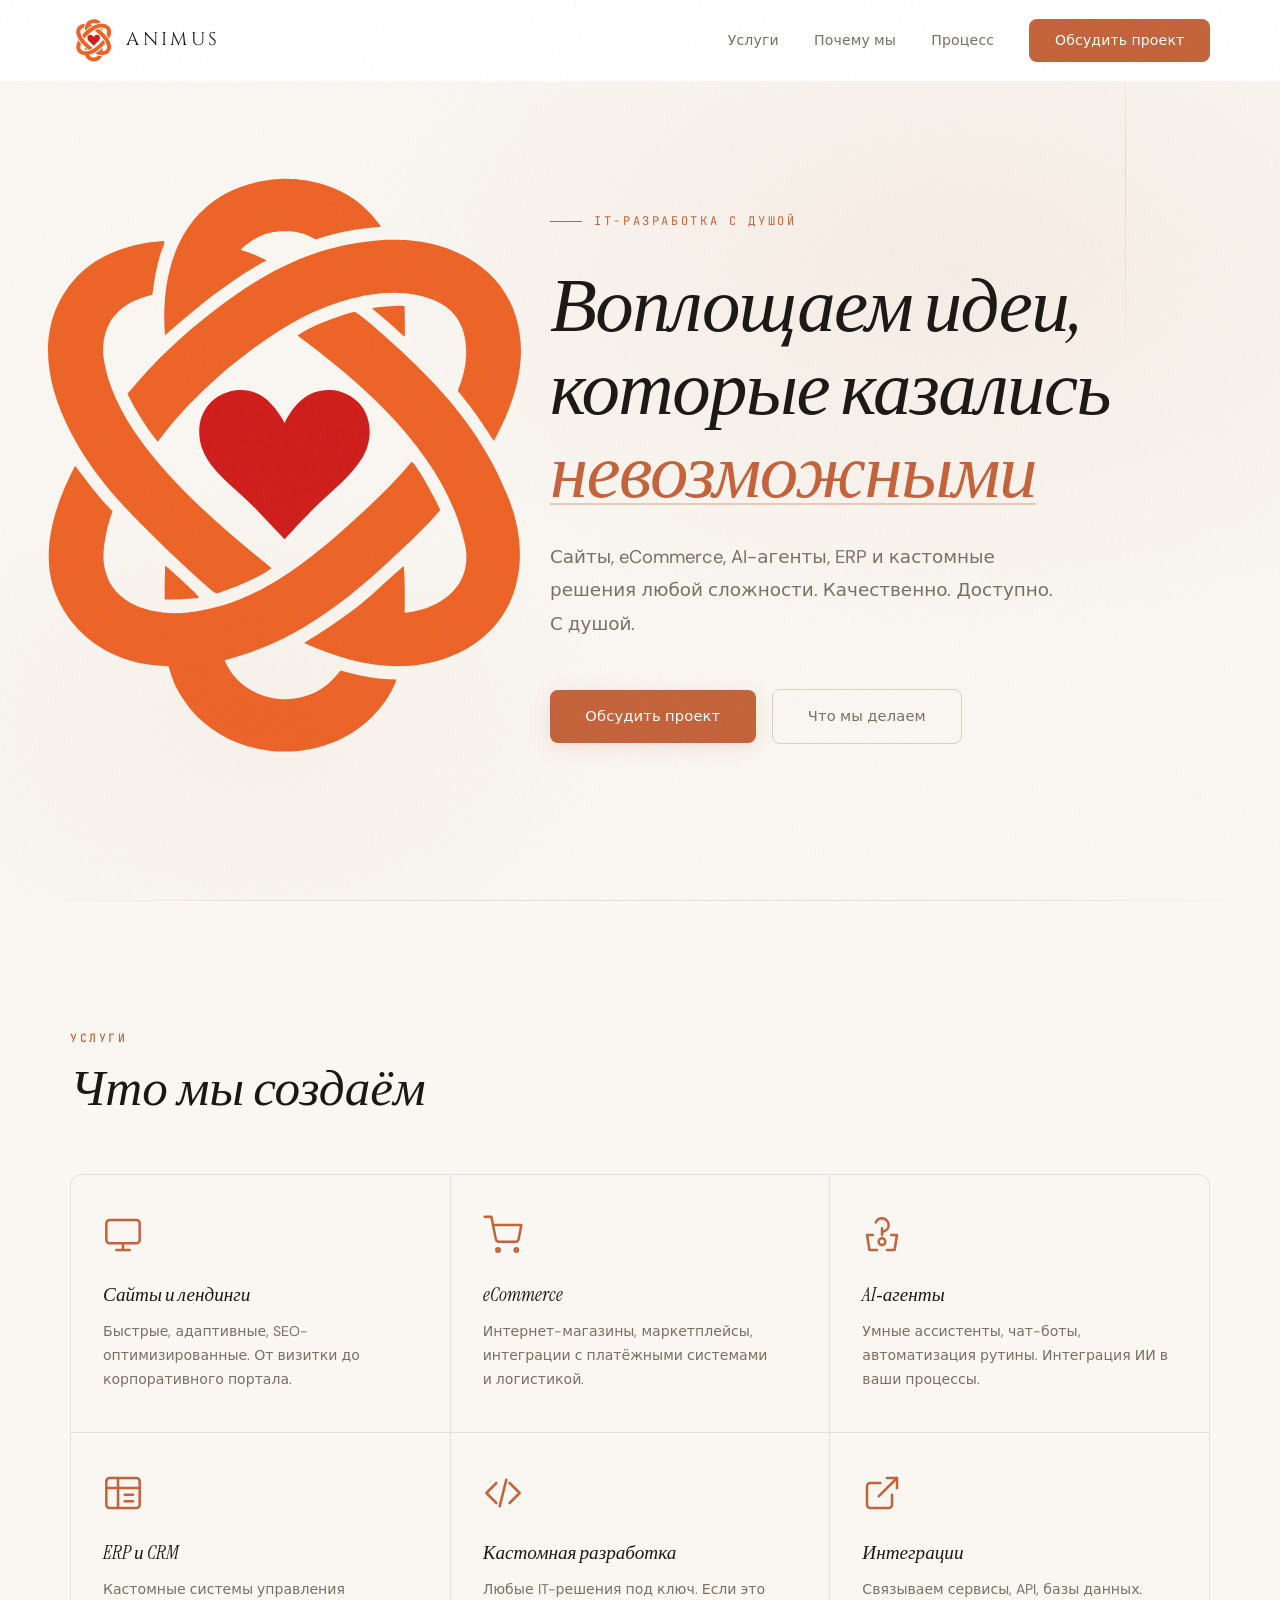
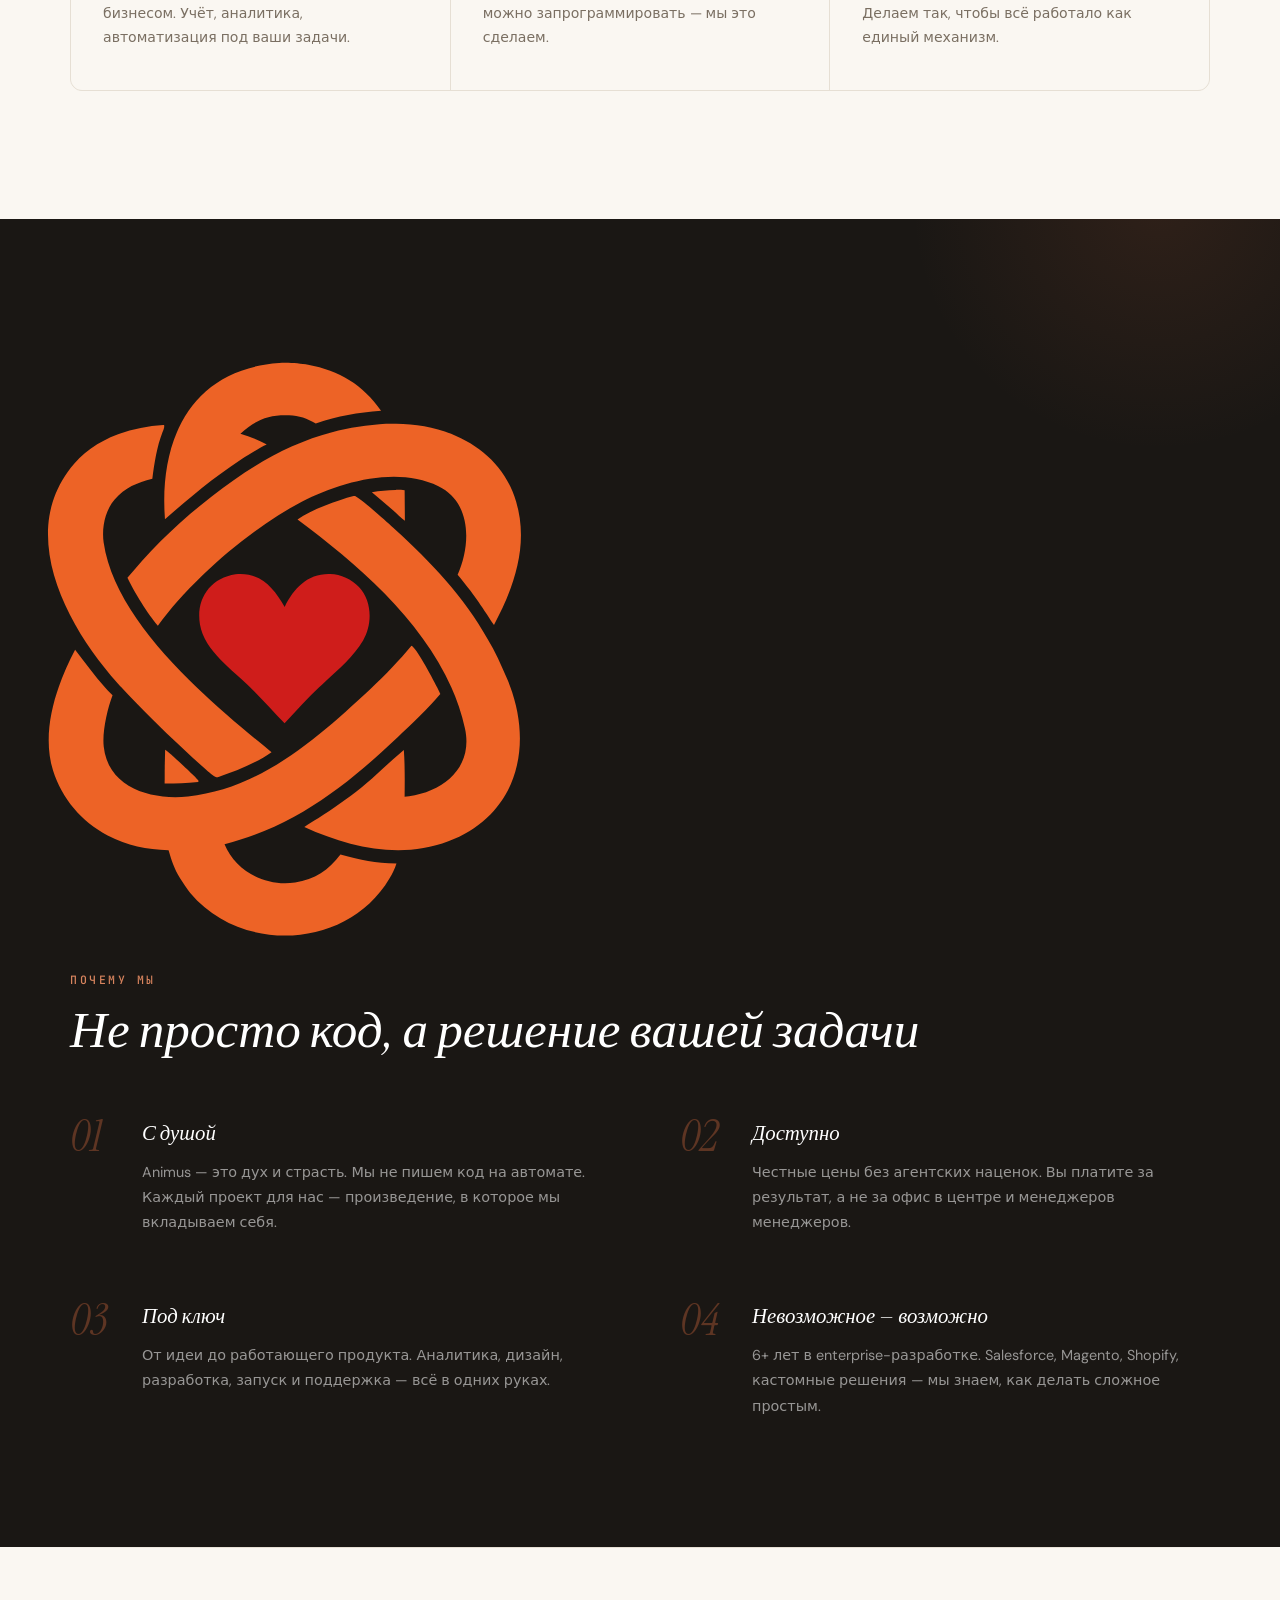
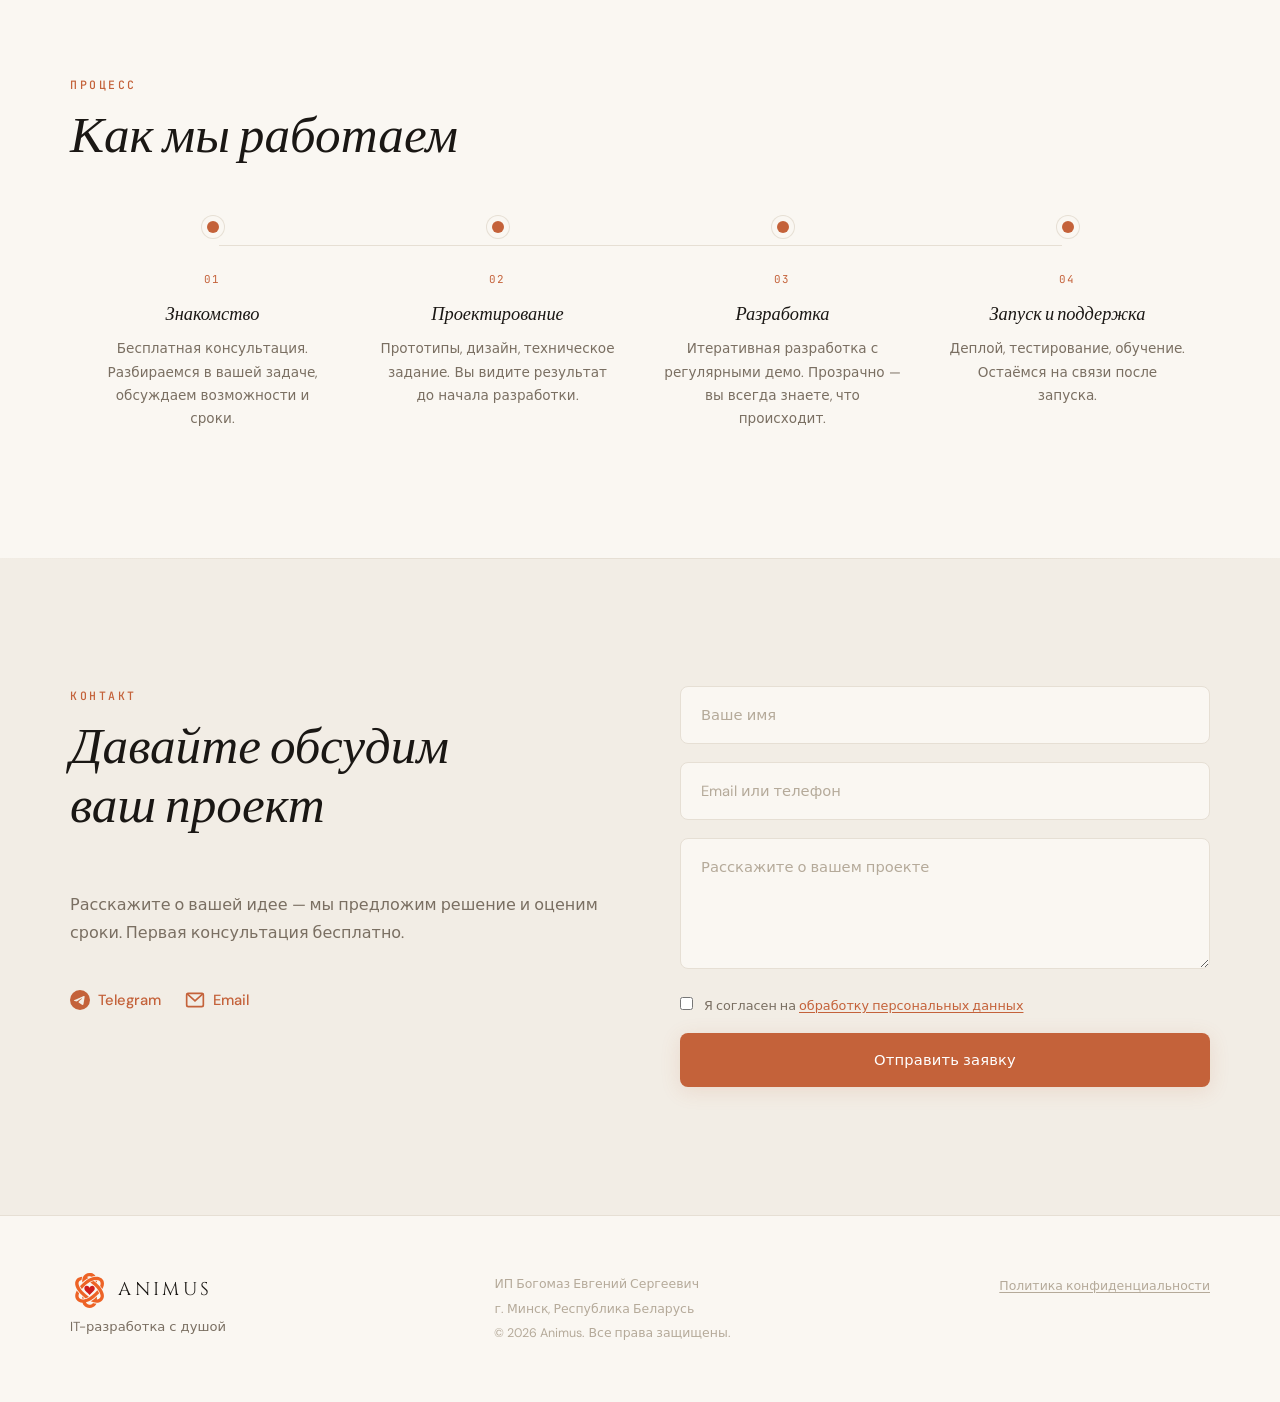
==== index.html @ 4eb95fac "Initial commit: Animus landing page + brand assets Static landing page (HTML/CSS/JS) for animus.by w" ====
<!DOCTYPE html>
<html lang="ru">
<head>
    <meta charset="UTF-8">
    <meta name="viewport" content="width=device-width, initial-scale=1.0">
    <title>Animus — IT-разработка с душой | animus.by</title>
    <meta name="description" content="Animus — разработка сайтов, eCommerce, AI-агентов, ERP и кастомных IT-решений в Беларуси. Качественно, доступно, с душой.">
    <meta name="author" content="Animus | Евгений Богомаз">
    <meta name="geo.region" content="BY">
    <meta name="geo.placename" content="Minsk">

    <!-- Open Graph -->
    <meta property="og:title" content="Animus — IT-разработка с душой">
    <meta property="og:description" content="Реализуем идеи, которые казались невозможными. Сайты, eCommerce, AI-агенты, ERP.">
    <meta property="og:type" content="website">
    <meta property="og:url" content="https://animus.by">
    <meta property="og:locale" content="ru_BY">

    <!-- Structured Data -->
    <script type="application/ld+json">
    {
        "@context": "https://schema.org",
        "@type": "ProfessionalService",
        "name": "Animus",
        "description": "IT-разработка с душой — сайты, eCommerce, AI-агенты, ERP и кастомные решения",
        "url": "https://animus.by",
        "telephone": "",
        "email": "eugene.bogomaz@gmail.com",
        "address": {
            "@type": "PostalAddress",
            "addressLocality": "Минск",
            "addressCountry": "BY"
        },
        "founder": {
            "@type": "Person",
            "name": "Евгений Богомаз"
        },
        "areaServed": "BY",
        "priceRange": "$$"
    }
    </script>

    <link rel="icon" type="image/svg+xml" href="favicon.svg">

    <!-- Fonts -->
    <link rel="preconnect" href="https://fonts.googleapis.com">
    <link rel="preconnect" href="https://fonts.gstatic.com" crossorigin>
    <link href="https://fonts.googleapis.com/css2?family=Cinzel:wght@400;500;600&family=DM+Sans:wght@400;500;600;700&family=Instrument+Serif:ital@1&family=JetBrains+Mono:wght@500;800&display=swap" rel="stylesheet">

    <link rel="stylesheet" href="style.css">
</head>
<body>
    <!-- Header -->
    <header class="header" id="header">
        <div class="container header__inner">
            <a href="#" class="logo">
                <img src="public/logo/animus-color.svg" alt="Animus" class="logo__icon">
                <span class="logo__text">ANIMUS</span>
            </a>
            <nav class="nav" id="nav">
                <a href="#services" class="nav__link">Услуги</a>
                <a href="#why" class="nav__link">Почему мы</a>
                <a href="#process" class="nav__link">Процесс</a>
                <a href="#contact" class="nav__link nav__link--cta">Обсудить проект</a>
            </nav>
            <button class="burger" id="burger" aria-label="Меню">
                <span></span><span></span><span></span>
            </button>
        </div>
    </header>

    <!-- Hero -->
    <section class="hero">
        <div class="hero__bg"></div>
        <img src="public/logo/animus-color.svg" alt="" class="hero__watermark" aria-hidden="true">
        <div class="container hero__inner">
            <p class="hero__tag">IT-разработка с душой</p>
            <h1 class="hero__title">
                Воплощаем идеи,<br>
                которые казались<br>
                <span class="hero__accent">невозможными</span>
            </h1>
            <p class="hero__sub">
                Сайты, eCommerce, AI-агенты, ERP и кастомные решения любой сложности.
                Качественно. Доступно. С&nbsp;душой.
            </p>
            <div class="hero__actions">
                <a href="#contact" class="btn btn--primary">Обсудить проект</a>
                <a href="#services" class="btn btn--ghost">Что мы делаем</a>
            </div>
        </div>
    </section>

    <!-- Services -->
    <section class="services" id="services">
        <div class="container">
            <p class="section__tag">Услуги</p>
            <h2 class="section__title">Что мы создаём</h2>
            <div class="services__grid">
                <div class="card" data-reveal>
                    <div class="card__icon">
                        <svg xmlns="http://www.w3.org/2000/svg" viewBox="0 0 24 24" fill="none" stroke="currentColor" stroke-width="1.5" stroke-linecap="round" stroke-linejoin="round">
                            <rect x="2" y="3" width="20" height="14" rx="2"/><line x1="8" y1="21" x2="16" y2="21"/><line x1="12" y1="17" x2="12" y2="21"/>
                        </svg>
                    </div>
                    <h3 class="card__title">Сайты и&nbsp;лендинги</h3>
                    <p class="card__text">Быстрые, адаптивные, SEO-оптимизированные. От визитки до корпоративного портала.</p>
                </div>
                <div class="card" data-reveal>
                    <div class="card__icon">
                        <svg xmlns="http://www.w3.org/2000/svg" viewBox="0 0 24 24" fill="none" stroke="currentColor" stroke-width="1.5" stroke-linecap="round" stroke-linejoin="round">
                            <circle cx="9" cy="21" r="1"/><circle cx="20" cy="21" r="1"/><path d="M1 1h4l2.68 13.39a2 2 0 0 0 2 1.61h9.72a2 2 0 0 0 2-1.61L23 6H6"/>
                        </svg>
                    </div>
                    <h3 class="card__title">eCommerce</h3>
                    <p class="card__text">Интернет-магазины, маркетплейсы, интеграции с платёжными системами и&nbsp;логистикой.</p>
                </div>
                <div class="card" data-reveal>
                    <div class="card__icon">
                        <svg xmlns="http://www.w3.org/2000/svg" viewBox="0 0 24 24" fill="none" stroke="currentColor" stroke-width="1.5" stroke-linecap="round" stroke-linejoin="round">
                            <path d="M12 2a4 4 0 0 1 4 4c0 1.95-1.4 3.58-3.25 3.93"/><path d="M8.24 4.47A4 4 0 0 1 12 2"/><path d="M17.5 12H21l-1.5 9H15"/><path d="M6.5 12H3l1.5 9H9"/><path d="M12 8v4"/><circle cx="12" cy="16" r="2"/>
                        </svg>
                    </div>
                    <h3 class="card__title">AI&#8209;агенты</h3>
                    <p class="card__text">Умные ассистенты, чат-боты, автоматизация рутины. Интеграция ИИ в ваши процессы.</p>
                </div>
                <div class="card" data-reveal>
                    <div class="card__icon">
                        <svg xmlns="http://www.w3.org/2000/svg" viewBox="0 0 24 24" fill="none" stroke="currentColor" stroke-width="1.5" stroke-linecap="round" stroke-linejoin="round">
                            <rect x="2" y="3" width="20" height="18" rx="2"/><line x1="2" y1="9" x2="22" y2="9"/><line x1="9" y1="3" x2="9" y2="21"/><line x1="13" y1="13" x2="18" y2="13"/><line x1="13" y1="17" x2="18" y2="17"/>
                        </svg>
                    </div>
                    <h3 class="card__title">ERP и&nbsp;CRM</h3>
                    <p class="card__text">Кастомные системы управления бизнесом. Учёт, аналитика, автоматизация под ваши задачи.</p>
                </div>
                <div class="card" data-reveal>
                    <div class="card__icon">
                        <svg xmlns="http://www.w3.org/2000/svg" viewBox="0 0 24 24" fill="none" stroke="currentColor" stroke-width="1.5" stroke-linecap="round" stroke-linejoin="round">
                            <polyline points="16 18 22 12 16 6"/><polyline points="8 6 2 12 8 18"/><line x1="14" y1="4" x2="10" y2="20"/>
                        </svg>
                    </div>
                    <h3 class="card__title">Кастомная разработка</h3>
                    <p class="card__text">Любые IT-решения под ключ. Если это можно запрограммировать — мы это сделаем.</p>
                </div>
                <div class="card" data-reveal>
                    <div class="card__icon">
                        <svg xmlns="http://www.w3.org/2000/svg" viewBox="0 0 24 24" fill="none" stroke="currentColor" stroke-width="1.5" stroke-linecap="round" stroke-linejoin="round">
                            <path d="M18 13v6a2 2 0 0 1-2 2H5a2 2 0 0 1-2-2V8a2 2 0 0 1 2-2h6"/><polyline points="15 3 21 3 21 9"/><line x1="10" y1="14" x2="21" y2="3"/>
                        </svg>
                    </div>
                    <h3 class="card__title">Интеграции</h3>
                    <p class="card__text">Связываем сервисы, API, базы данных. Делаем так, чтобы всё работало как единый механизм.</p>
                </div>
            </div>
        </div>
    </section>

    <!-- Why Us -->
    <section class="why" id="why">
        <img src="public/logo/animus-color.svg" alt="" class="why__watermark" aria-hidden="true">
        <div class="container">
            <p class="section__tag">Почему мы</p>
            <h2 class="section__title">Не просто код, а&nbsp;решение вашей задачи</h2>
            <div class="why__grid">
                <div class="why__item" data-reveal>
                    <span class="why__number">01</span>
                    <h3 class="why__heading">С душой</h3>
                    <p class="why__text">Animus — это дух и страсть. Мы не пишем код на автомате. Каждый проект для нас — произведение, в которое мы вкладываем себя.</p>
                </div>
                <div class="why__item" data-reveal>
                    <span class="why__number">02</span>
                    <h3 class="why__heading">Доступно</h3>
                    <p class="why__text">Честные цены без агентских наценок. Вы платите за результат, а не за офис в центре и менеджеров менеджеров.</p>
                </div>
                <div class="why__item" data-reveal>
                    <span class="why__number">03</span>
                    <h3 class="why__heading">Под ключ</h3>
                    <p class="why__text">От идеи до работающего продукта. Аналитика, дизайн, разработка, запуск и поддержка — всё в одних руках.</p>
                </div>
                <div class="why__item" data-reveal>
                    <span class="why__number">04</span>
                    <h3 class="why__heading">Невозможное — возможно</h3>
                    <p class="why__text">6+ лет в enterprise-разработке. Salesforce, Magento, Shopify, кастомные решения — мы знаем, как делать сложное простым.</p>
                </div>
            </div>
        </div>
    </section>

    <!-- Process -->
    <section class="process" id="process">
        <div class="container">
            <p class="section__tag">Процесс</p>
            <h2 class="section__title">Как мы работаем</h2>
            <div class="process__steps">
                <div class="step" data-reveal>
                    <div class="step__line"></div>
                    <div class="step__dot"></div>
                    <div class="step__content">
                        <span class="step__num">01</span>
                        <h3 class="step__title">Знакомство</h3>
                        <p class="step__text">Бесплатная консультация. Разбираемся в вашей задаче, обсуждаем возможности и сроки.</p>
                    </div>
                </div>
                <div class="step" data-reveal>
                    <div class="step__line"></div>
                    <div class="step__dot"></div>
                    <div class="step__content">
                        <span class="step__num">02</span>
                        <h3 class="step__title">Проектирование</h3>
                        <p class="step__text">Прототипы, дизайн, техническое задание. Вы видите результат до начала разработки.</p>
                    </div>
                </div>
                <div class="step" data-reveal>
                    <div class="step__line"></div>
                    <div class="step__dot"></div>
                    <div class="step__content">
                        <span class="step__num">03</span>
                        <h3 class="step__title">Разработка</h3>
                        <p class="step__text">Итеративная разработка с регулярными демо. Прозрачно — вы всегда знаете, что происходит.</p>
                    </div>
                </div>
                <div class="step" data-reveal>
                    <div class="step__line"></div>
                    <div class="step__dot"></div>
                    <div class="step__content">
                        <span class="step__num">04</span>
                        <h3 class="step__title">Запуск и&nbsp;поддержка</h3>
                        <p class="step__text">Деплой, тестирование, обучение. Остаёмся на связи после запуска.</p>
                    </div>
                </div>
            </div>
        </div>
    </section>

    <!-- Contact -->
    <section class="contact" id="contact">
        <div class="container">
            <div class="contact__inner">
                <div class="contact__info">
                    <p class="section__tag">Контакт</p>
                    <h2 class="section__title">Давайте обсудим<br>ваш проект</h2>
                    <p class="contact__text">Расскажите о вашей идее — мы предложим решение и оценим сроки. Первая консультация бесплатно.</p>
                    <div class="contact__channels">
                        <a href="https://t.me/mozgoba" class="contact__link" target="_blank" rel="noopener">
                            <svg viewBox="0 0 24 24" fill="currentColor" width="20" height="20"><path d="M11.944 0A12 12 0 0 0 0 12a12 12 0 0 0 12 12 12 12 0 0 0 12-12A12 12 0 0 0 12 0a12 12 0 0 0-.056 0zm4.962 7.224c.1-.002.321.023.465.14a.506.506 0 0 1 .171.325c.016.093.036.306.02.472-.18 1.898-.962 6.502-1.36 8.627-.168.9-.499 1.201-.82 1.23-.696.065-1.225-.46-1.9-.902-1.056-.693-1.653-1.124-2.678-1.8-1.185-.78-.417-1.21.258-1.91.177-.184 3.247-2.977 3.307-3.23.007-.032.014-.15-.056-.212s-.174-.041-.249-.024c-.106.024-1.793 1.14-5.061 3.345-.479.33-.913.492-1.302.48-.428-.008-1.252-.241-1.865-.44-.752-.245-1.349-.374-1.297-.789.027-.216.325-.437.893-.663 3.498-1.524 5.83-2.529 6.998-3.014 3.332-1.386 4.025-1.627 4.476-1.635z"/></svg>
                            Telegram
                        </a>
                        <a href="mailto:eugene.bogomaz@gmail.com" class="contact__link">
                            <svg viewBox="0 0 24 24" fill="none" stroke="currentColor" stroke-width="2" width="20" height="20"><rect x="2" y="4" width="20" height="16" rx="2"/><path d="M22 4L12 13 2 4"/></svg>
                            Email
                        </a>
                    </div>
                </div>
                <form class="form" id="contactForm" action="#" method="POST">
                    <div class="form__group">
                        <input type="text" name="name" class="form__input" placeholder="Ваше имя" required>
                    </div>
                    <div class="form__group">
                        <input type="email" name="email" class="form__input" placeholder="Email или телефон" required>
                    </div>
                    <div class="form__group">
                        <textarea name="message" class="form__input form__textarea" placeholder="Расскажите о вашем проекте" rows="4"></textarea>
                    </div>
                    <div class="form__consent">
                        <label>
                            <input type="checkbox" name="consent" required>
                            Я согласен на <a href="#privacy">обработку персональных данных</a>
                        </label>
                    </div>
                    <button type="submit" class="btn btn--primary btn--full">Отправить заявку</button>
                </form>
            </div>
        </div>
    </section>

    <!-- Footer -->
    <footer class="footer">
        <div class="container footer__inner">
            <div class="footer__brand">
                <a href="#" class="logo">
                    <img src="public/logo/animus-color.svg" alt="Animus" class="logo__icon">
                    <span class="logo__text">ANIMUS</span>
                </a>
                <p class="footer__copy">IT-разработка с душой</p>
            </div>
            <div class="footer__legal">
                <p>ИП Богомаз Евгений Сергеевич</p>
                <p>г. Минск, Республика Беларусь</p>
                <p>&copy; 2026 Animus. Все права защищены.</p>
            </div>
            <div class="footer__links">
                <a href="#privacy" id="privacy">Политика конфиденциальности</a>
            </div>
        </div>
    </footer>

    <script src="script.js"></script>
</body>
</html>
---- style.css ----
/* ===== TOKENS ===== */
:root {
    --bg:        #FAF7F2;
    --bg-alt:    #F2EDE5;
    --bg-card:   #FFFFFF;
    --bg-dark:   #1A1714;
    --surface:   #E6DFD4;
    --border:    #D9D0C3;
    --text:      #1A1714;
    --text-dim:  #7A6F62;
    --text-light:#B5AA9A;
    --accent:    #C4623A;
    --accent-hi: #D8845E;
    --accent-lo: #A44E2B;
    --accent-glow: rgba(196,98,58,.15);
    --cream:     #FAF7F2;
    --radius:    12px;
    --radius-sm: 8px;
    --font:      'DM Sans', system-ui, sans-serif;
    --serif:     'Instrument Serif', 'Georgia', serif;
    --display:   'Cinzel', serif;
    --mono:      'JetBrains Mono', monospace;
}

/* ===== RESET ===== */
*,*::before,*::after{box-sizing:border-box;margin:0;padding:0}
html{scroll-behavior:smooth;-webkit-text-size-adjust:100%}
body{
    font-family:var(--font);background:var(--bg);color:var(--text);
    line-height:1.65;overflow-x:hidden;-webkit-font-smoothing:antialiased;
}
a{color:inherit;text-decoration:none}
img,svg{display:block;max-width:100%}
button,input,textarea{font:inherit;color:inherit;border:none;background:none}
ul{list-style:none}

/* ===== GRAIN OVERLAY ===== */
body::after{
    content:'';position:fixed;inset:0;pointer-events:none;z-index:9999;
    opacity:.035;
    background-image:url("data:image/svg+xml,%3Csvg viewBox='0 0 256 256' xmlns='http://www.w3.org/2000/svg'%3E%3Cfilter id='noise'%3E%3CfeTurbulence type='fractalNoise' baseFrequency='0.9' numOctaves='4' stitchTiles='stitch'/%3E%3C/filter%3E%3Crect width='100%25' height='100%25' filter='url(%23noise)'/%3E%3C/svg%3E");
    background-repeat:repeat;
}

/* ===== UTILITY ===== */
.container{width:min(1140px,100% - 3rem);margin-inline:auto}
.section__tag{
    font-family:var(--mono);font-size:.72rem;text-transform:uppercase;
    letter-spacing:.22em;color:var(--accent);margin-bottom:.75rem;
    font-weight:500;
}
.section__title{
    font-family:var(--serif);
    font-size:clamp(2rem,4.5vw,3.2rem);font-weight:400;font-style:italic;
    line-height:1.15;margin-bottom:3.5rem;color:var(--text);
}

/* ===== REVEAL ===== */
[data-reveal]{
    opacity:0;transform:translateY(32px);
    transition:opacity .8s cubic-bezier(.22,1,.36,1),transform .8s cubic-bezier(.22,1,.36,1);
}
[data-reveal].visible{opacity:1;transform:none}

/* staggered delays for grouped items */
[data-reveal]:nth-child(1){transition-delay:0s}
[data-reveal]:nth-child(2){transition-delay:.1s}
[data-reveal]:nth-child(3){transition-delay:.2s}
[data-reveal]:nth-child(4){transition-delay:.3s}
[data-reveal]:nth-child(5){transition-delay:.35s}
[data-reveal]:nth-child(6){transition-delay:.4s}

/* ===== HEADER ===== */
.header{
    position:fixed;top:0;left:0;right:0;z-index:100;
    padding:1.1rem 0;
    background:#fff;
    transition:background .5s,backdrop-filter .5s,box-shadow .5s,padding .5s;
}
.header.scrolled{
    padding:.75rem 0;
    background:rgba(255,255,255,.95);
    backdrop-filter:blur(20px);
    box-shadow:0 1px 0 var(--surface);
}
.header__inner{display:flex;align-items:center;justify-content:space-between}

.logo{display:flex;align-items:center;gap:.65rem;text-decoration:none}
.logo__icon{
    width:46px;height:46px;
    transition:transform .3s cubic-bezier(.22,1,.36,1);
}
.logo:hover .logo__icon{transform:rotate(-4deg) scale(1.05)}
.logo__text{
    font-family:var(--display);
    font-size:1.15rem;font-weight:400;color:var(--text);
    letter-spacing:.18em;transition:color .4s;
}

.nav{display:flex;align-items:center;gap:2.2rem}
.nav__link{
    font-size:.88rem;color:var(--text-dim);transition:color .25s;
    letter-spacing:.01em;
}
.nav__link:hover{color:var(--text)}
.nav__link--cta{
    color:#fff;padding:.6rem 1.6rem;
    background:var(--accent);border-radius:var(--radius-sm);
    transition:background .25s,transform .2s,box-shadow .2s;
    font-weight:500;
}
.nav__link--cta:hover{
    background:var(--accent-lo);
    transform:translateY(-1px);
    box-shadow:0 4px 16px var(--accent-glow);
}

.burger{display:none;flex-direction:column;gap:5px;cursor:pointer;z-index:101}
.burger span{width:24px;height:2px;background:var(--text);border-radius:2px;transition:transform .3s,opacity .3s}
.burger.active span:nth-child(1){transform:translateY(7px) rotate(45deg)}
.burger.active span:nth-child(2){opacity:0}
.burger.active span:nth-child(3){transform:translateY(-7px) rotate(-45deg)}

/* ===== HERO ===== */
.hero{
    position:relative;min-height:100vh;display:flex;align-items:center;
    padding:9rem 0 6rem;overflow:hidden;
}
.hero__bg{
    position:absolute;inset:0;pointer-events:none;
    background:
        radial-gradient(ellipse 70% 60% at 75% 30%,rgba(196,98,58,.07),transparent 70%),
        radial-gradient(ellipse 50% 50% at 20% 80%,rgba(196,98,58,.04),transparent 60%);
}

/* decorative line */
.hero::before{
    content:'';position:absolute;top:0;right:12%;
    width:1px;height:40vh;
    background:linear-gradient(to bottom,transparent,var(--surface),transparent);
}

.hero__inner{position:relative;z-index:1;max-width:780px}
.hero__tag{
    font-family:var(--mono);font-size:.75rem;text-transform:uppercase;
    letter-spacing:.22em;color:var(--accent);margin-bottom:2rem;
    display:inline-flex;align-items:center;gap:.75rem;
}
.hero__tag::before{
    content:'';display:block;width:32px;height:1px;background:var(--accent);
}
.hero__title{
    font-family:var(--serif);font-style:italic;
    font-size:clamp(2.8rem,6vw,5rem);font-weight:400;
    line-height:1.08;margin-bottom:1.8rem;letter-spacing:-.02em;
}
.hero__accent{
    color:var(--accent);
    text-decoration:underline;
    text-decoration-color:rgba(196,98,58,.3);
    text-underline-offset:6px;
    text-decoration-thickness:2px;
}
.hero__sub{
    font-size:clamp(1rem,1.8vw,1.15rem);color:var(--text-dim);
    max-width:520px;margin-bottom:3rem;line-height:1.8;
}
.hero__actions{display:flex;gap:1rem;flex-wrap:wrap;align-items:center}

/* ===== BUTTONS ===== */
.btn{
    display:inline-flex;align-items:center;justify-content:center;gap:.5rem;
    padding:.9rem 2.2rem;border-radius:var(--radius-sm);
    font-weight:500;font-size:.92rem;cursor:pointer;letter-spacing:.01em;
    transition:transform .25s cubic-bezier(.22,1,.36,1),box-shadow .25s,background .3s,color .3s,border-color .3s;
}
.btn:hover{transform:translateY(-2px)}
.btn:active{transform:translateY(0)}

.btn--primary{
    background:var(--accent);
    color:#fff;box-shadow:0 4px 20px var(--accent-glow);
}
.btn--primary:hover{
    background:var(--accent-lo);
    box-shadow:0 8px 32px rgba(196,98,58,.25);
}

.btn--ghost{
    border:1px solid var(--border);color:var(--text-dim);background:transparent;
}
.btn--ghost:hover{border-color:var(--accent);color:var(--text)}

.btn--full{width:100%}

/* ===== SERVICES ===== */
.services{padding:8rem 0;position:relative}
.services::before{
    content:'';position:absolute;top:0;left:0;right:0;
    height:1px;background:linear-gradient(to right,transparent,var(--surface) 20%,var(--surface) 80%,transparent);
}
.services__grid{
    display:grid;grid-template-columns:repeat(3,1fr);gap:1px;
    background:var(--surface);border:1px solid var(--surface);
    border-radius:var(--radius);overflow:hidden;
}
.card{
    background:var(--bg);padding:2.5rem 2rem;
    transition:background .4s,box-shadow .3s;
    position:relative;
}
.card:hover{
    background:var(--bg-card);
    box-shadow:0 16px 48px rgba(0,0,0,.06);
    z-index:1;
}
.card__icon{
    width:40px;height:40px;color:var(--accent);margin-bottom:1.5rem;
    transition:transform .4s cubic-bezier(.22,1,.36,1);
}
.card:hover .card__icon{transform:translateY(-3px)}
.card__icon svg{width:100%;height:100%}
.card__title{
    font-family:var(--serif);font-style:italic;
    font-size:1.2rem;font-weight:400;margin-bottom:.6rem;
}
.card__text{color:var(--text-dim);font-size:.88rem;line-height:1.7}

/* ===== WHY ===== */
.why{padding:8rem 0;background:var(--bg-dark);color:#fff;position:relative;overflow:hidden}
.why::before{
    content:'';position:absolute;top:-20%;right:-10%;
    width:500px;height:500px;border-radius:50%;
    background:radial-gradient(circle,rgba(196,98,58,.12),transparent 70%);
    pointer-events:none;
}
.why .section__tag{color:var(--accent-hi)}
.why .section__title{color:#fff}
.why__grid{display:grid;grid-template-columns:repeat(2,1fr);gap:4rem 5rem}
.why__item{position:relative;padding-left:4.5rem}
.why__number{
    position:absolute;left:0;top:-.1rem;
    font-family:var(--serif);font-style:italic;
    font-size:2.8rem;font-weight:400;
    color:var(--accent);opacity:.4;line-height:1;
}
.why__heading{
    font-family:var(--serif);font-style:italic;
    font-size:1.3rem;font-weight:400;margin-bottom:.6rem;
}
.why__text{color:rgba(255,255,255,.55);font-size:.9rem;line-height:1.75}

/* ===== PROCESS ===== */
.process{padding:8rem 0;position:relative}
.process::before{
    content:'';position:absolute;top:0;left:0;right:0;
    height:1px;background:linear-gradient(to right,transparent,var(--surface) 20%,var(--surface) 80%,transparent);
}
.process__steps{
    display:grid;grid-template-columns:repeat(4,1fr);gap:0;
    position:relative;counter-reset:step;
}

/* connecting line behind dots */
.process__steps::before{
    content:'';position:absolute;
    top:24px;left:calc(12.5% + 6px);right:calc(12.5% + 6px);
    height:1px;background:var(--surface);
}

.step{position:relative;padding:0 1.5rem;text-align:center}
.step__dot{
    width:12px;height:12px;border-radius:50%;
    background:var(--accent);margin:0 auto 2rem;
    box-shadow:0 0 0 5px var(--bg),0 0 0 6px var(--surface);
    position:relative;z-index:1;
    transition:box-shadow .3s,transform .3s;
}
.step:hover .step__dot{
    box-shadow:0 0 0 5px var(--bg),0 0 0 6px var(--accent);
    transform:scale(1.3);
}
.step__line{display:none}
.step__num{
    font-family:var(--mono);font-size:.68rem;color:var(--accent);
    letter-spacing:.15em;text-transform:uppercase;
}
.step__title{
    font-family:var(--serif);font-style:italic;
    font-size:1.15rem;font-weight:400;margin:.5rem 0;
}
.step__text{color:var(--text-dim);font-size:.85rem;line-height:1.7}

/* ===== CONTACT ===== */
.contact{padding:8rem 0;background:var(--bg-alt);position:relative}
.contact::before{
    content:'';position:absolute;top:0;left:0;right:0;
    height:1px;background:linear-gradient(to right,transparent,var(--surface) 20%,var(--surface) 80%,transparent);
}
.contact__inner{
    display:grid;grid-template-columns:1fr 1fr;gap:5rem;align-items:start;
}
.contact__text{color:var(--text-dim);margin-bottom:2.5rem;line-height:1.8}
.contact__channels{display:flex;gap:1.5rem;flex-wrap:wrap}
.contact__link{
    display:inline-flex;align-items:center;gap:.5rem;
    color:var(--accent);font-weight:500;font-size:.92rem;
    transition:color .25s;
}
.contact__link:hover{color:var(--accent-lo)}
.contact__link svg{flex-shrink:0}

.form{display:flex;flex-direction:column;gap:1.1rem}
.form__input{
    width:100%;padding:1rem 1.25rem;
    background:var(--bg);border:1px solid var(--surface);
    border-radius:var(--radius-sm);color:var(--text);
    transition:border-color .3s,box-shadow .3s;
    font-size:.92rem;
}
.form__input::placeholder{color:var(--text-light)}
.form__input:focus{
    outline:none;border-color:var(--accent);
    box-shadow:0 0 0 3px var(--accent-glow);
}
.form__textarea{resize:vertical;min-height:110px}
.form__consent{font-size:.8rem;color:var(--text-dim)}
.form__consent a{color:var(--accent);text-decoration:underline;text-underline-offset:2px}
.form__consent input{margin-right:.5rem;accent-color:var(--accent)}

/* ===== FOOTER ===== */
.footer{
    padding:3.5rem 0;
    border-top:1px solid var(--surface);
}
.footer__inner{
    display:flex;justify-content:space-between;align-items:start;
    gap:2rem;flex-wrap:wrap;
}
.footer .logo__icon{width:38px;height:38px}
.footer .logo__text{color:var(--text)}
.footer__copy{color:var(--text-dim);font-size:.82rem;margin-top:.4rem}
.footer__legal{font-size:.78rem;color:var(--text-light);line-height:2}
.footer__links a{
    font-size:.78rem;color:var(--text-light);
    text-decoration:underline;text-underline-offset:2px;
    transition:color .25s;
}
.footer__links a:hover{color:var(--accent)}

/* ===== RESPONSIVE ===== */
@media(max-width:1024px){
    .services__grid{grid-template-columns:repeat(2,1fr)}
    .why__grid{gap:3rem}
}
@media(max-width:768px){
    .nav{
        position:fixed;top:0;right:-100%;width:75%;max-width:320px;height:100vh;
        background:var(--bg);flex-direction:column;justify-content:center;
        padding:2rem;transition:right .4s cubic-bezier(.22,1,.36,1);z-index:100;
        border-left:1px solid var(--surface);
        box-shadow:-20px 0 60px rgba(0,0,0,.08);
    }
    .nav.open{right:0}
    .nav .nav__link{
        color:var(--text);font-size:1.1rem;
        font-family:var(--serif);font-style:italic;
    }
    .nav .nav__link--cta{
        font-family:var(--font);font-style:normal;
        font-size:.92rem;color:#fff;background:var(--accent);
    }
    .burger{display:flex}

    .hero::before{display:none}
    .hero__title{font-size:clamp(2.2rem,8vw,3.5rem)}

    .services__grid{grid-template-columns:1fr}
    .why__grid{grid-template-columns:1fr;gap:2.5rem}
    .process__steps{grid-template-columns:1fr 1fr;gap:2rem}
    .process__steps::before{display:none}
    .step__dot{margin-bottom:1.2rem}
    .contact__inner{grid-template-columns:1fr}
    .footer__inner{flex-direction:column;gap:1.5rem}
}
@media(max-width:480px){
    .hero__actions{flex-direction:column}
    .btn{width:100%;justify-content:center}
    .process__steps{grid-template-columns:1fr}
    .why__item{padding-left:3.5rem}
    .why__number{font-size:2.2rem}
}
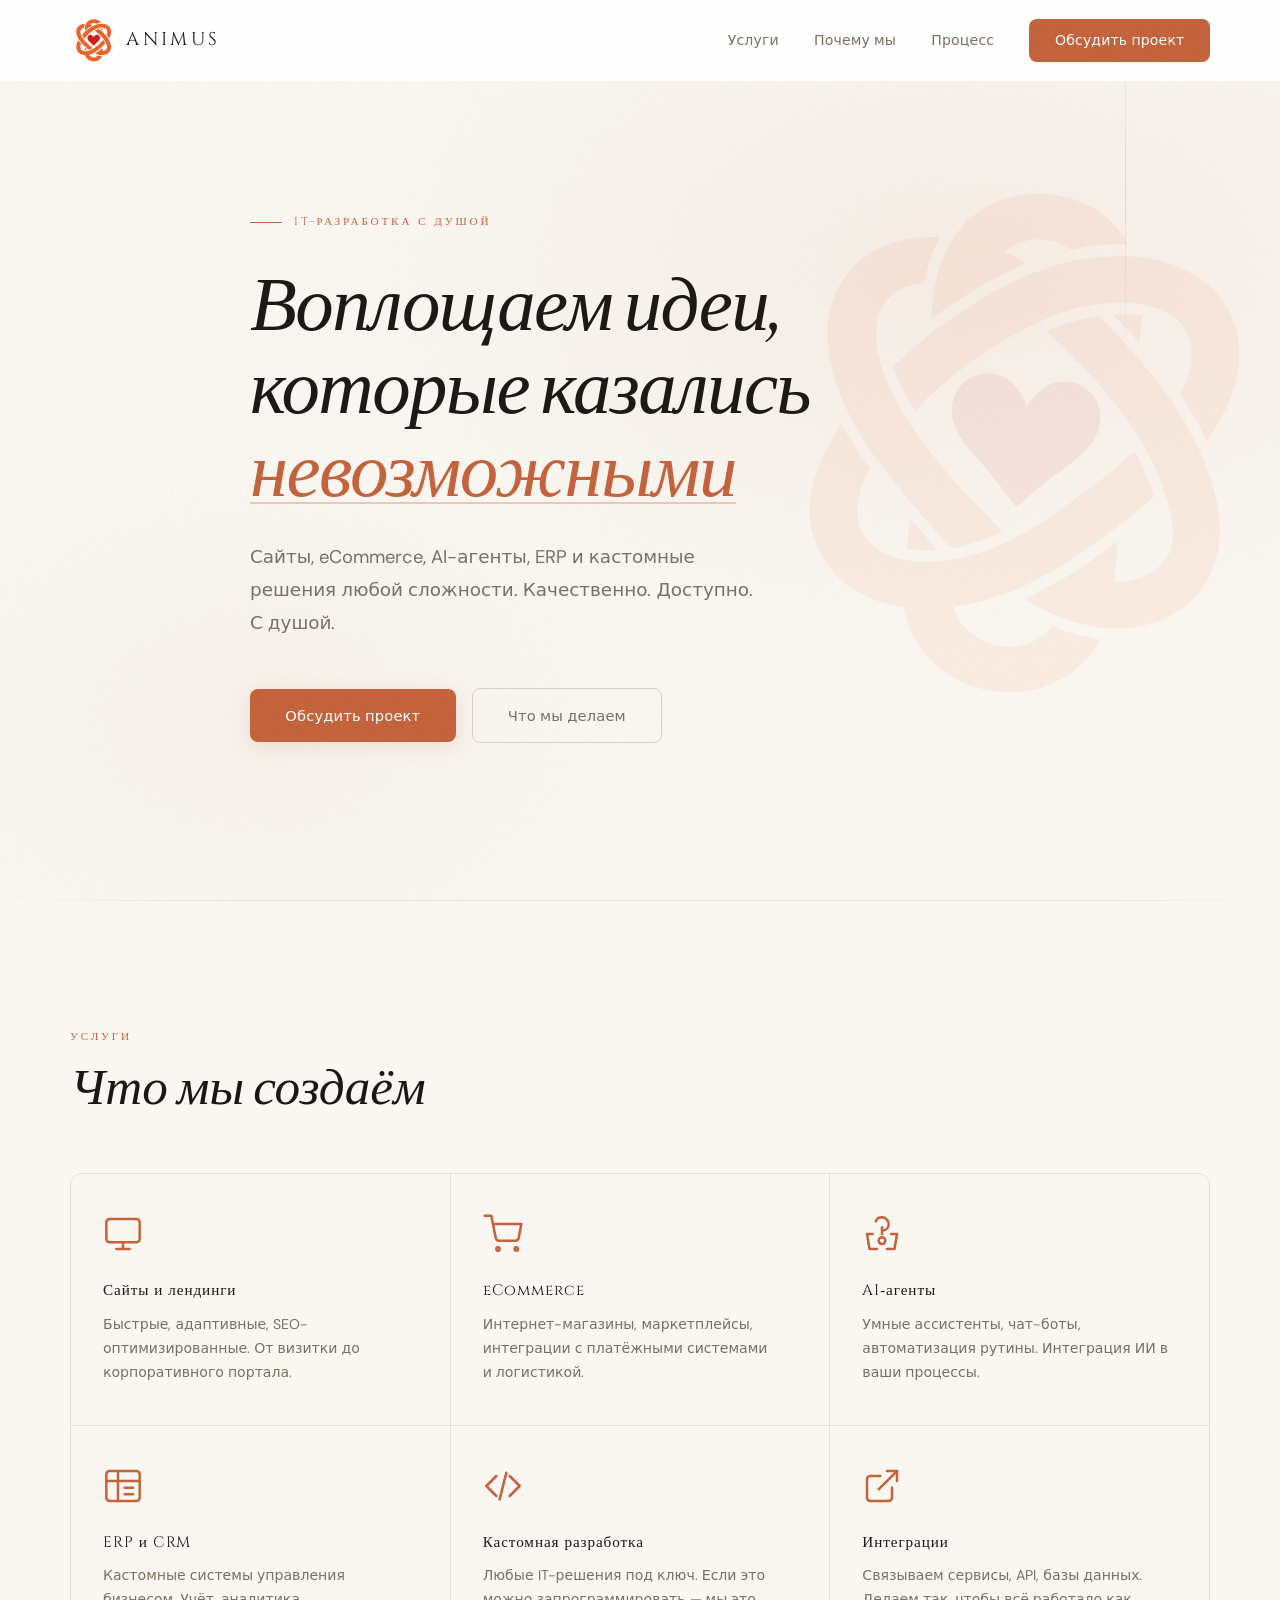
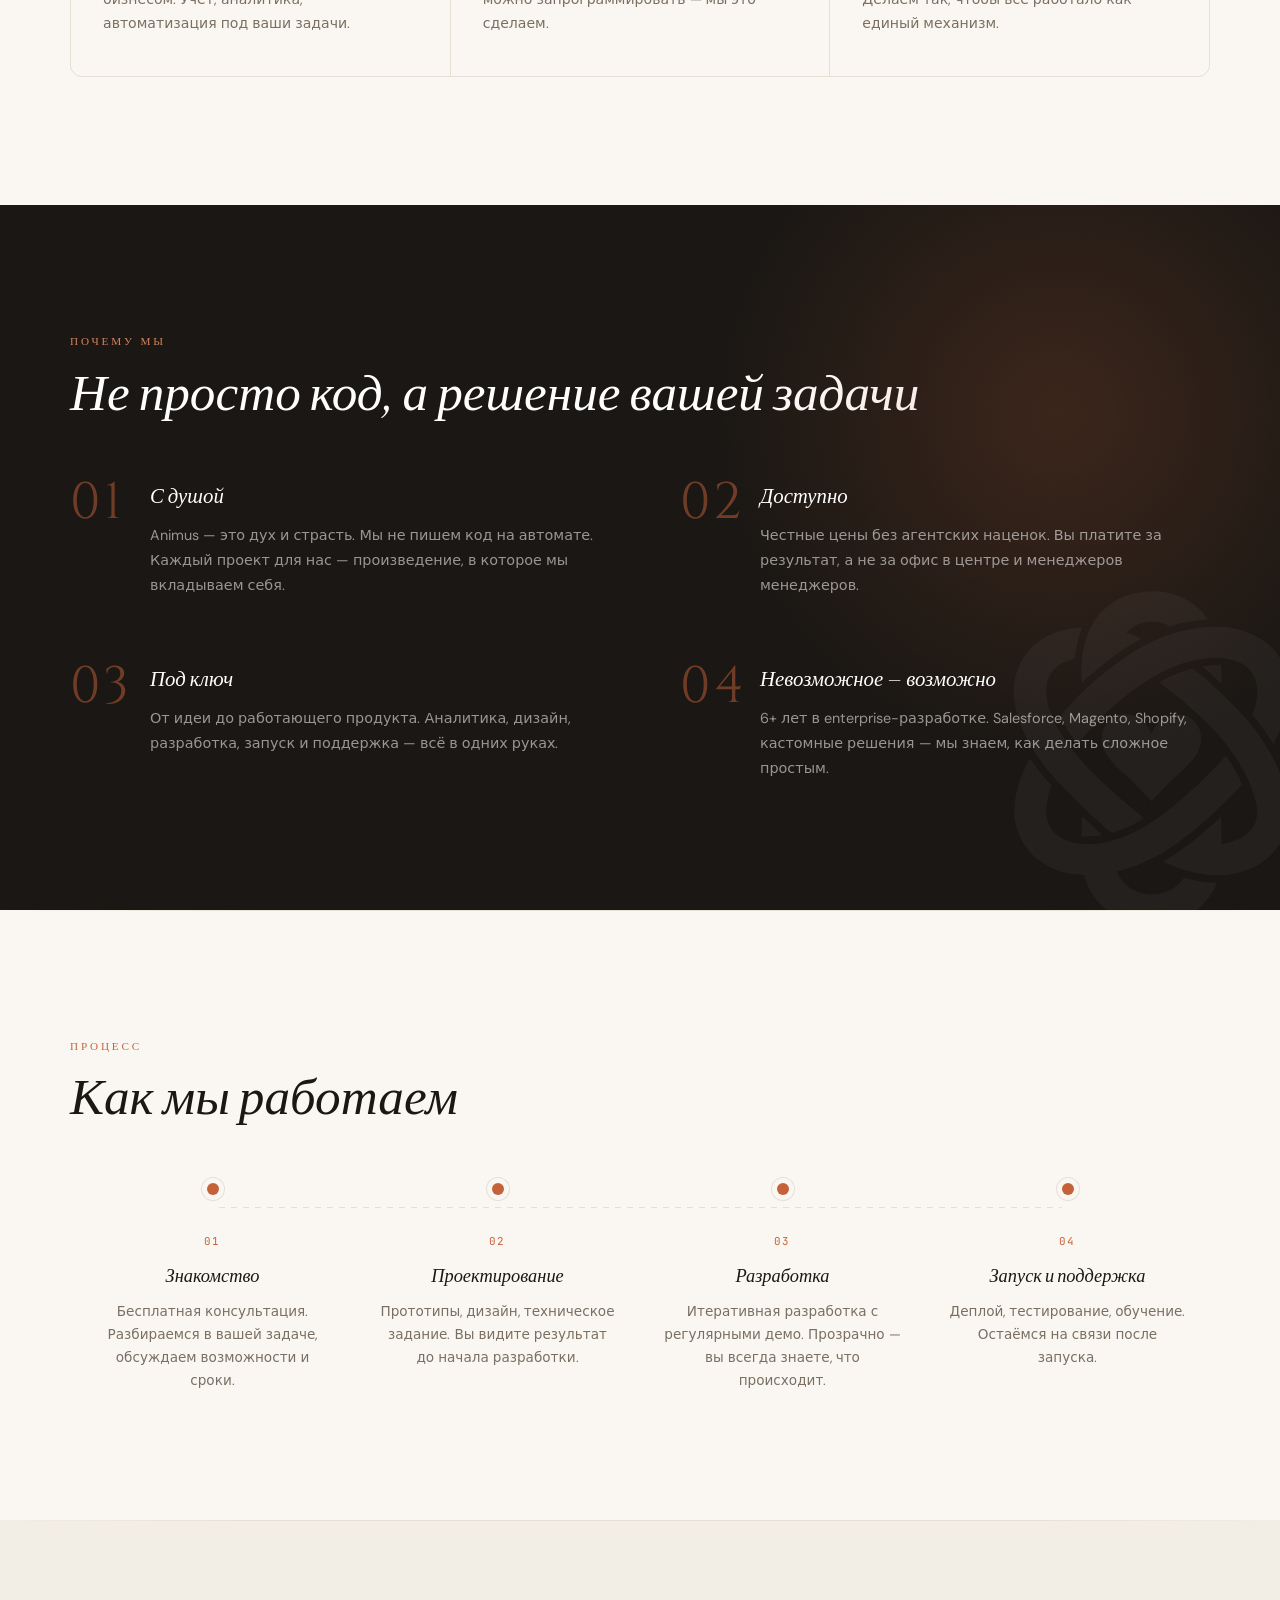
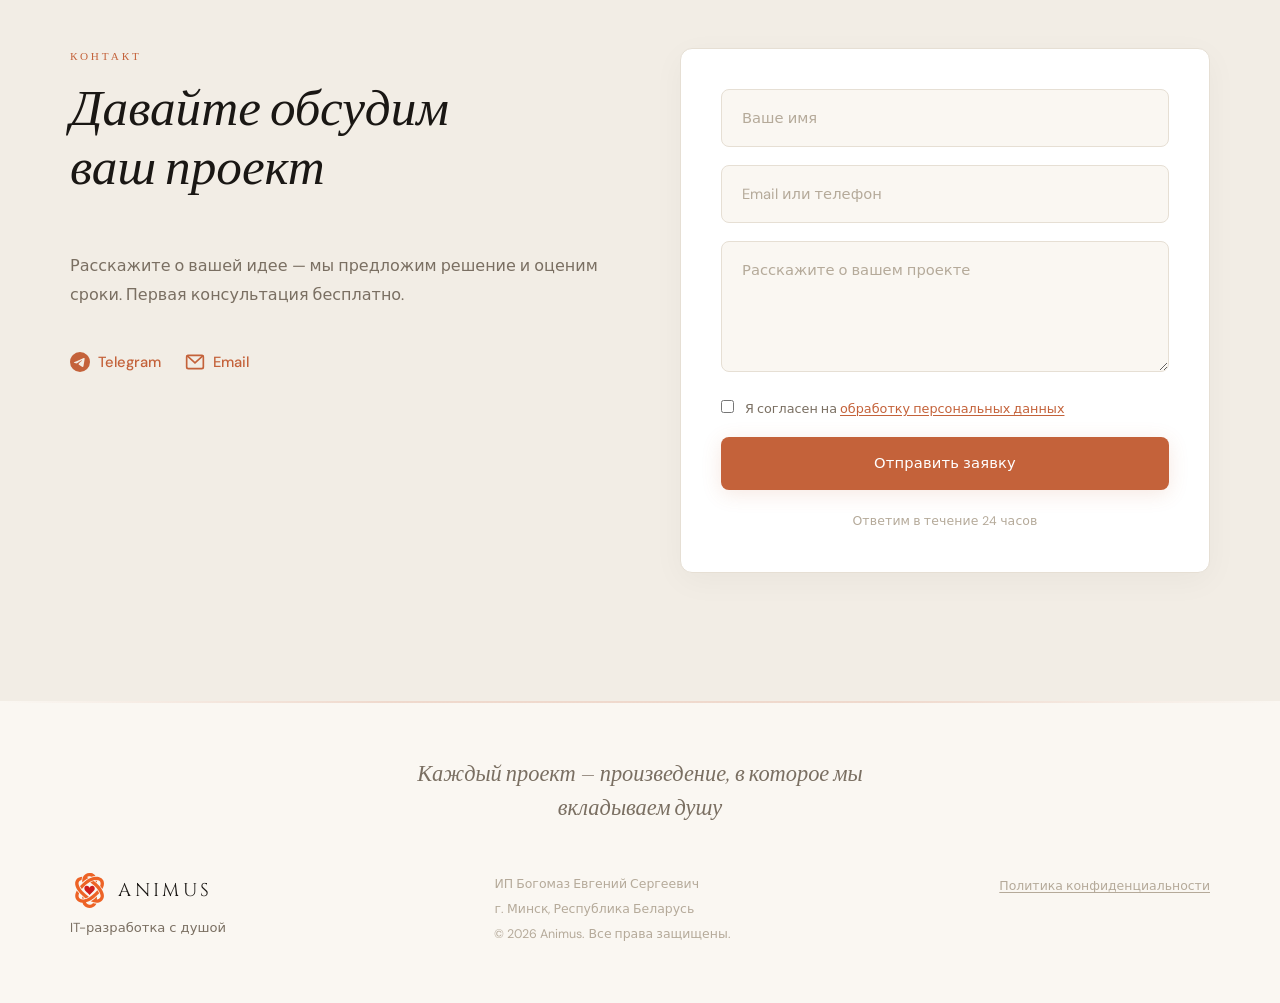
==== commit 127aca2f: "Enhance UI: slide reveals, hero watermark, form card, footer tagline - Add directional reveal animat" ====
--- a/index.html
+++ b/index.html
@@ -162,22 +162,22 @@
             <p class="section__tag">Почему мы</p>
             <h2 class="section__title">Не просто код, а&nbsp;решение вашей задачи</h2>
             <div class="why__grid">
-                <div class="why__item" data-reveal>
+                <div class="why__item" data-reveal="left">
                     <span class="why__number">01</span>
                     <h3 class="why__heading">С душой</h3>
                     <p class="why__text">Animus — это дух и страсть. Мы не пишем код на автомате. Каждый проект для нас — произведение, в которое мы вкладываем себя.</p>
                 </div>
-                <div class="why__item" data-reveal>
+                <div class="why__item" data-reveal="left">
                     <span class="why__number">02</span>
                     <h3 class="why__heading">Доступно</h3>
                     <p class="why__text">Честные цены без агентских наценок. Вы платите за результат, а не за офис в центре и менеджеров менеджеров.</p>
                 </div>
-                <div class="why__item" data-reveal>
+                <div class="why__item" data-reveal="left">
                     <span class="why__number">03</span>
                     <h3 class="why__heading">Под ключ</h3>
                     <p class="why__text">От идеи до работающего продукта. Аналитика, дизайн, разработка, запуск и поддержка — всё в одних руках.</p>
                 </div>
-                <div class="why__item" data-reveal>
+                <div class="why__item" data-reveal="left">
                     <span class="why__number">04</span>
                     <h3 class="why__heading">Невозможное — возможно</h3>
                     <p class="why__text">6+ лет в enterprise-разработке. Salesforce, Magento, Shopify, кастомные решения — мы знаем, как делать сложное простым.</p>
@@ -251,30 +251,34 @@
                         </a>
                     </div>
                 </div>
-                <form class="form" id="contactForm" action="#" method="POST">
-                    <div class="form__group">
-                        <input type="text" name="name" class="form__input" placeholder="Ваше имя" required>
-                    </div>
-                    <div class="form__group">
-                        <input type="email" name="email" class="form__input" placeholder="Email или телефон" required>
-                    </div>
-                    <div class="form__group">
-                        <textarea name="message" class="form__input form__textarea" placeholder="Расскажите о вашем проекте" rows="4"></textarea>
-                    </div>
-                    <div class="form__consent">
-                        <label>
-                            <input type="checkbox" name="consent" required>
-                            Я согласен на <a href="#privacy">обработку персональных данных</a>
-                        </label>
-                    </div>
-                    <button type="submit" class="btn btn--primary btn--full">Отправить заявку</button>
-                </form>
+                <div class="form__card">
+                    <form class="form" id="contactForm" action="#" method="POST">
+                        <div class="form__group">
+                            <input type="text" name="name" class="form__input" placeholder="Ваше имя" required>
+                        </div>
+                        <div class="form__group">
+                            <input type="email" name="email" class="form__input" placeholder="Email или телефон" required>
+                        </div>
+                        <div class="form__group">
+                            <textarea name="message" class="form__input form__textarea" placeholder="Расскажите о вашем проекте" rows="4"></textarea>
+                        </div>
+                        <div class="form__consent">
+                            <label>
+                                <input type="checkbox" name="consent" required>
+                                Я согласен на <a href="#privacy">обработку персональных данных</a>
+                            </label>
+                        </div>
+                        <button type="submit" class="btn btn--primary btn--full">Отправить заявку</button>
+                        <p class="form__trust">Ответим в течение 24 часов</p>
+                    </form>
+                </div>
             </div>
         </div>
     </section>
 
     <!-- Footer -->
     <footer class="footer">
+        <p class="footer__tagline">Каждый проект — произведение, в которое мы вкладываем душу</p>
         <div class="container footer__inner">
             <div class="footer__brand">
                 <a href="#" class="logo">
--- a/style.css
+++ b/style.css
@@ -45,9 +45,9 @@
 /* ===== UTILITY ===== */
 .container{width:min(1140px,100% - 3rem);margin-inline:auto}
 .section__tag{
-    font-family:var(--mono);font-size:.72rem;text-transform:uppercase;
-    letter-spacing:.22em;color:var(--accent);margin-bottom:.75rem;
-    font-weight:500;
+    font-family:var(--display);font-size:.7rem;text-transform:uppercase;
+    letter-spacing:.25em;color:var(--accent);margin-bottom:.75rem;
+    font-weight:400;
 }
 .section__title{
     font-family:var(--serif);
@@ -60,6 +60,9 @@
     opacity:0;transform:translateY(32px);
     transition:opacity .8s cubic-bezier(.22,1,.36,1),transform .8s cubic-bezier(.22,1,.36,1);
 }
+[data-reveal="left"]{transform:translateX(-28px)}
+[data-reveal="right"]{transform:translateX(28px)}
+[data-reveal="scale"]{transform:scale(.94)}
 [data-reveal].visible{opacity:1;transform:none}
 
 /* staggered delays for grouped items */
@@ -133,6 +136,17 @@
         radial-gradient(ellipse 50% 50% at 20% 80%,rgba(196,98,58,.04),transparent 60%);
 }
 
+/* hero watermark — large logo icon */
+.hero__watermark{
+    position:absolute;right:2%;top:50%;transform:translateY(-50%) rotate(6deg);
+    width:min(480px,45vw);opacity:.07;pointer-events:none;
+    animation:breathe 10s ease-in-out infinite alternate;
+}
+@keyframes breathe{
+    0%{transform:translateY(-50%) rotate(6deg) scale(1)}
+    100%{transform:translateY(-50%) rotate(6deg) scale(1.04)}
+}
+
 /* decorative line */
 .hero::before{
     content:'';position:absolute;top:0;right:12%;
@@ -142,9 +156,10 @@
 
 .hero__inner{position:relative;z-index:1;max-width:780px}
 .hero__tag{
-    font-family:var(--mono);font-size:.75rem;text-transform:uppercase;
-    letter-spacing:.22em;color:var(--accent);margin-bottom:2rem;
+    font-family:var(--display);font-size:.7rem;text-transform:uppercase;
+    letter-spacing:.25em;color:var(--accent);margin-bottom:2rem;
     display:inline-flex;align-items:center;gap:.75rem;
+    font-weight:400;
 }
 .hero__tag::before{
     content:'';display:block;width:32px;height:1px;background:var(--accent);
@@ -172,7 +187,7 @@
     display:inline-flex;align-items:center;justify-content:center;gap:.5rem;
     padding:.9rem 2.2rem;border-radius:var(--radius-sm);
     font-weight:500;font-size:.92rem;cursor:pointer;letter-spacing:.01em;
-    transition:transform .25s cubic-bezier(.22,1,.36,1),box-shadow .25s,background .3s,color .3s,border-color .3s;
+    transition:transform .25s cubic-bezier(.22,1,.36,1),box-shadow .3s,background .3s,color .3s,border-color .3s;
 }
 .btn:hover{transform:translateY(-2px)}
 .btn:active{transform:translateY(0)}
@@ -183,13 +198,17 @@
 }
 .btn--primary:hover{
     background:var(--accent-lo);
-    box-shadow:0 8px 32px rgba(196,98,58,.25);
+    box-shadow:0 10px 40px rgba(196,98,58,.3);
+    transform:translateY(-2px) scale(1.02);
 }
 
 .btn--ghost{
     border:1px solid var(--border);color:var(--text-dim);background:transparent;
 }
-.btn--ghost:hover{border-color:var(--accent);color:var(--text)}
+.btn--ghost:hover{
+    border-color:var(--accent);color:var(--text);
+    background:rgba(196,98,58,.04);
+}
 
 .btn--full{width:100%}
 
@@ -209,6 +228,13 @@
     transition:background .4s,box-shadow .3s;
     position:relative;
 }
+.card::after{
+    content:'→';position:absolute;top:2.5rem;right:2rem;
+    font-size:1.2rem;color:var(--accent);opacity:0;
+    transition:opacity .3s,transform .3s;
+    transform:translateX(-8px);
+}
+.card:hover::after{opacity:.5;transform:translateX(0)}
 .card:hover{
     background:var(--bg-card);
     box-shadow:0 16px 48px rgba(0,0,0,.06);
@@ -221,8 +247,9 @@
 .card:hover .card__icon{transform:translateY(-3px)}
 .card__icon svg{width:100%;height:100%}
 .card__title{
-    font-family:var(--serif);font-style:italic;
-    font-size:1.2rem;font-weight:400;margin-bottom:.6rem;
+    font-family:var(--display);
+    font-size:.95rem;font-weight:400;margin-bottom:.6rem;
+    letter-spacing:.06em;
 }
 .card__text{color:var(--text-dim);font-size:.88rem;line-height:1.7}
 
@@ -230,19 +257,25 @@
 .why{padding:8rem 0;background:var(--bg-dark);color:#fff;position:relative;overflow:hidden}
 .why::before{
     content:'';position:absolute;top:-20%;right:-10%;
-    width:500px;height:500px;border-radius:50%;
-    background:radial-gradient(circle,rgba(196,98,58,.12),transparent 70%);
+    width:700px;height:700px;border-radius:50%;
+    background:radial-gradient(circle,rgba(196,98,58,.2),transparent 70%);
     pointer-events:none;
+}
+.why__watermark{
+    position:absolute;bottom:-5%;right:-2%;
+    width:320px;opacity:.04;pointer-events:none;
+    filter:brightness(0) invert(1);
 }
 .why .section__tag{color:var(--accent-hi)}
 .why .section__title{color:#fff}
 .why__grid{display:grid;grid-template-columns:repeat(2,1fr);gap:4rem 5rem}
-.why__item{position:relative;padding-left:4.5rem}
+.why__item{position:relative;padding-left:5rem}
 .why__number{
     position:absolute;left:0;top:-.1rem;
-    font-family:var(--serif);font-style:italic;
-    font-size:2.8rem;font-weight:400;
-    color:var(--accent);opacity:.4;line-height:1;
+    font-family:var(--display);
+    font-size:3.2rem;font-weight:400;
+    color:var(--accent);opacity:.5;line-height:1;
+    letter-spacing:.05em;
 }
 .why__heading{
     font-family:var(--serif);font-style:italic;
@@ -265,7 +298,8 @@
 .process__steps::before{
     content:'';position:absolute;
     top:24px;left:calc(12.5% + 6px);right:calc(12.5% + 6px);
-    height:1px;background:var(--surface);
+    height:1px;
+    background:repeating-linear-gradient(to right,var(--surface) 0,var(--surface) 6px,transparent 6px,transparent 12px);
 }
 
 .step{position:relative;padding:0 1.5rem;text-align:center}
@@ -277,8 +311,8 @@
     transition:box-shadow .3s,transform .3s;
 }
 .step:hover .step__dot{
-    box-shadow:0 0 0 5px var(--bg),0 0 0 6px var(--accent);
-    transform:scale(1.3);
+    box-shadow:0 0 0 5px var(--bg),0 0 0 6px var(--accent),0 0 20px var(--accent-glow);
+    transform:scale(1.4);
 }
 .step__line{display:none}
 .step__num{
@@ -310,6 +344,13 @@
 .contact__link:hover{color:var(--accent-lo)}
 .contact__link svg{flex-shrink:0}
 
+.form__card{
+    background:var(--bg-card);
+    border:1px solid var(--surface);
+    border-radius:var(--radius);
+    padding:2.5rem;
+    box-shadow:0 8px 32px rgba(0,0,0,.04);
+}
 .form{display:flex;flex-direction:column;gap:1.1rem}
 .form__input{
     width:100%;padding:1rem 1.25rem;
@@ -327,11 +368,29 @@
 .form__consent{font-size:.8rem;color:var(--text-dim)}
 .form__consent a{color:var(--accent);text-decoration:underline;text-underline-offset:2px}
 .form__consent input{margin-right:.5rem;accent-color:var(--accent)}
+.form__trust{
+    text-align:center;font-size:.78rem;color:var(--text-light);
+    margin-top:.25rem;letter-spacing:.01em;
+}
 
 /* ===== FOOTER ===== */
 .footer{
     padding:3.5rem 0;
-    border-top:1px solid var(--surface);
+    border-top:none;
+    position:relative;
+}
+.footer::before{
+    content:'';position:absolute;top:0;left:0;right:0;
+    height:2px;
+    background:linear-gradient(to right,transparent,var(--accent) 30%,var(--accent) 70%,transparent);
+    opacity:.2;
+}
+.footer__tagline{
+    font-family:var(--serif);font-style:italic;
+    font-size:clamp(1.1rem,2.5vw,1.4rem);
+    color:var(--text-dim);text-align:center;
+    max-width:600px;margin:0 auto 3rem;
+    padding:0 1.5rem;line-height:1.5;
 }
 .footer__inner{
     display:flex;justify-content:space-between;align-items:start;
@@ -352,6 +411,7 @@
 @media(max-width:1024px){
     .services__grid{grid-template-columns:repeat(2,1fr)}
     .why__grid{gap:3rem}
+    .hero__watermark{width:min(380px,40vw);opacity:.06}
 }
 @media(max-width:768px){
     .nav{
@@ -374,9 +434,11 @@
 
     .hero::before{display:none}
     .hero__title{font-size:clamp(2.2rem,8vw,3.5rem)}
+    .hero__watermark{width:min(280px,50vw);right:-5%;opacity:.05}
 
     .services__grid{grid-template-columns:1fr}
     .why__grid{grid-template-columns:1fr;gap:2.5rem}
+    .why__watermark{width:200px;opacity:.03}
     .process__steps{grid-template-columns:1fr 1fr;gap:2rem}
     .process__steps::before{display:none}
     .step__dot{margin-bottom:1.2rem}
@@ -389,4 +451,6 @@
     .process__steps{grid-template-columns:1fr}
     .why__item{padding-left:3.5rem}
     .why__number{font-size:2.2rem}
-}
+    .hero__watermark{display:none}
+    .form__card{padding:1.5rem}
+}
